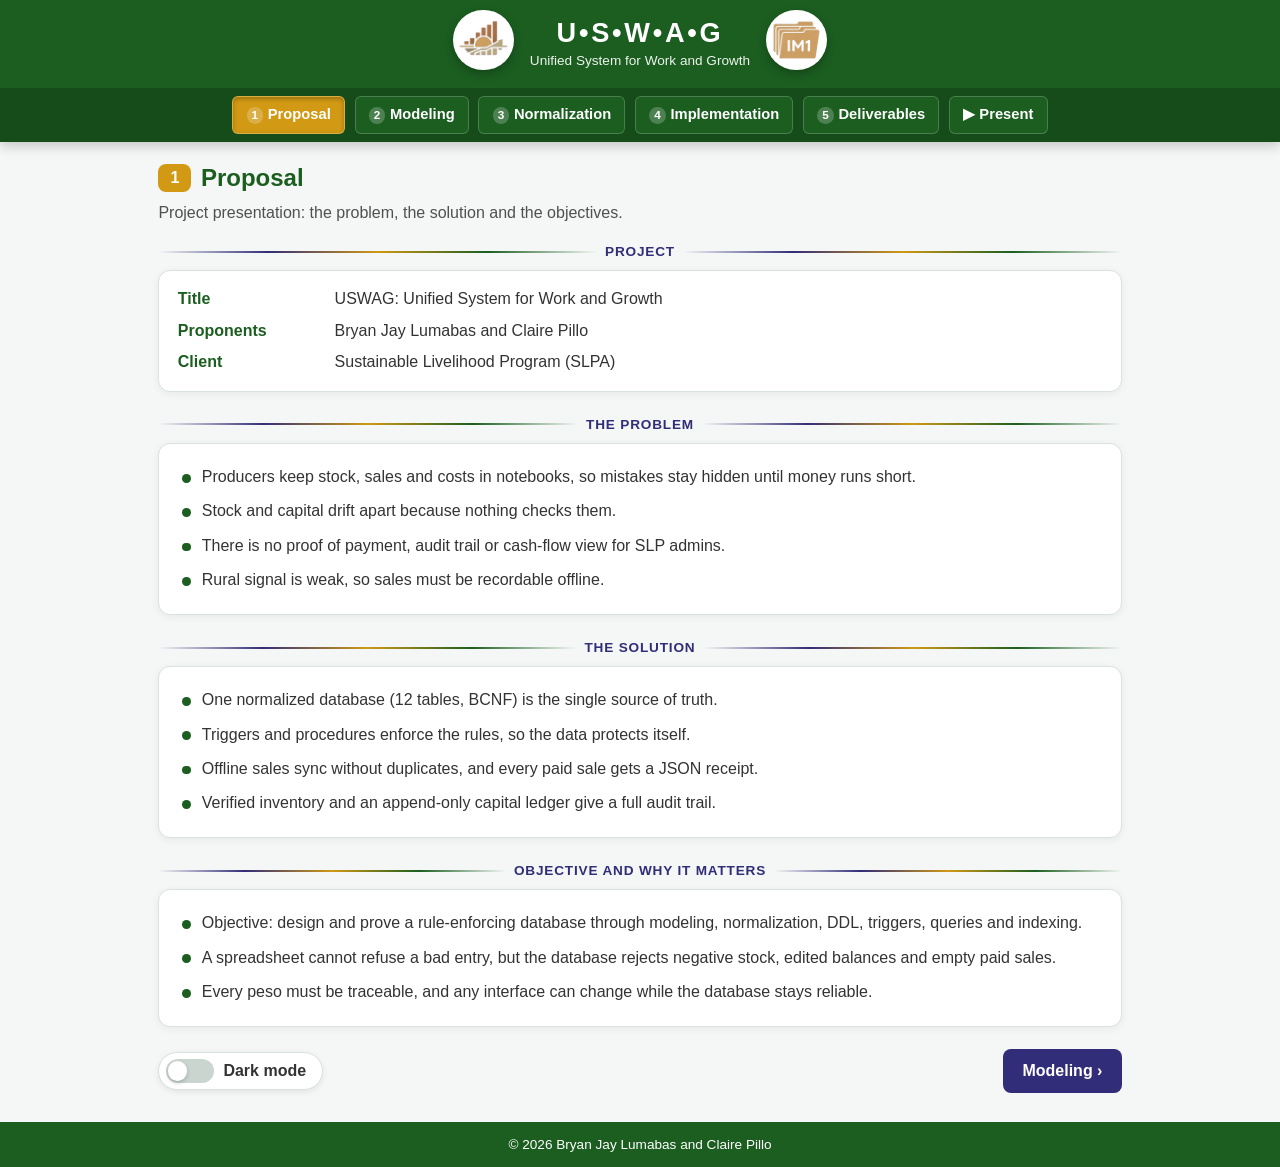
==== phase1-proposal.html @ 3a451019 "Add files via upload" ====
<!DOCTYPE html>
<html lang="en">
  <head>
    <meta charset="utf-8">
    <meta name="viewport" content="width=device-width, initial-scale=1, viewport-fit=cover">
    <title>USWAG · Phase 1</title>
    <link rel="stylesheet" href="styles.css">
    <script src="theme.js"></script>
  </head>
<body data-prev="" data-next="phase2-modeling.html">
  <div class="hwrap">
    <header class="hdr">
      <a href="phase1-proposal.html"><img src="uswag.png" alt="USWAG logo"></a>
      <div class="hc">
        <h1>U•S•W•A•G</h1>
        <p>Unified System for Work and Growth</p>
      </div>
      <a href="phase1-proposal.html"><img src="im1.png" alt="IM1 logo"></a>
    </header>
    <nav>
      <a href="phase1-proposal.html" class="on"><b>1</b>Proposal</a><a href="phase2-modeling.html"><b>2</b>Modeling</a><a href="phase3-normalization.html"><b>3</b>Normalization</a><a href="phase4-implementation.html"><b>4</b>Implementation</a><a href="phase5-deliverables.html"><b>5</b>Deliverables</a>
      <button id="presentBtn" type="button">&#9654; Present</button>
    </nav>
  </div>

  <main>
      <section class="slide" data-foot="© 2026 Bryan Jay Lumabas and Claire Pillo">
        <div class="sh">1 · Proposal</div>
        <div class="pt"><span class="n">1</span><h2>Proposal</h2></div>
        <p class="lead">Project presentation: the problem, the solution and the objectives.</p>
        <div class="div">Project</div>
        <div class="card"><dl class="kv"><dt>Title</dt><dd>USWAG: Unified System for Work and Growth</dd><dt>Proponents</dt><dd>Bryan Jay Lumabas and Claire Pillo</dd><dt>Client</dt><dd>Sustainable Livelihood Program (SLPA)</dd></dl></div>
      </section>
      <section class="slide" data-foot="© 2026 Bryan Jay Lumabas and Claire Pillo">
        <div class="sh">1 · Proposal</div>
        <div class="div">The Problem</div>
        <div class="card"><ul class="b"><li>Producers keep stock, sales and costs in notebooks, so mistakes stay hidden until money runs short.</li><li>Stock and capital drift apart because nothing checks them.</li><li>There is no proof of payment, audit trail or cash-flow view for SLP admins.</li><li>Rural signal is weak, so sales must be recordable offline.</li></ul></div>
      </section>
      <section class="slide" data-foot="© 2026 Bryan Jay Lumabas and Claire Pillo">
        <div class="sh">1 · Proposal</div>
        <div class="div">The Solution</div>
        <div class="card"><ul class="b"><li>One normalized database (12 tables, BCNF) is the single source of truth.</li><li>Triggers and procedures enforce the rules, so the data protects itself.</li><li>Offline sales sync without duplicates, and every paid sale gets a JSON receipt.</li><li>Verified inventory and an append-only capital ledger give a full audit trail.</li></ul></div>
      </section>
      <section class="slide" data-foot="© 2026 Bryan Jay Lumabas and Claire Pillo">
        <div class="sh">1 · Proposal</div>
        <div class="div">Objective and Why It Matters</div>
        <div class="card"><ul class="b"><li>Objective: design and prove a rule-enforcing database through modeling, normalization, DDL, triggers, queries and indexing.</li><li>A spreadsheet cannot refuse a bad entry, but the database rejects negative stock, edited balances and empty paid sales.</li><li>Every peso must be traceable, and any interface can change while the database stays reliable.</li></ul></div>
      </section>
    <div class="nxt">
      <button class="sw" id="themeSwitch" type="button" role="switch" aria-checked="false" aria-label="Dark mode"><span class="trk"><span class="knob"></span></span>Dark mode</button>
      <a class="btn" href="phase2-modeling.html">Modeling &#8250;</a>
    </div>
  </main>

  <footer>© 2026 Bryan Jay Lumabas and Claire Pillo</footer>

  <div class="modal" id="modal">
    <div class="mbar">
      <span class="t" id="mt"></span>
      <button id="mdl" type="button">Download</button>
      <button id="mpr" type="button">Print</button>
      <button id="mx" type="button">Close &#10005;</button>
    </div>
    <div class="mbody" id="mb"></div>
  </div>
  <div class="toast" id="toast"></div>
    <script src="data.js"></script>
    <script src="script.js"></script>
</body>
</html>
---- styles.css ----
/* USWAG presentation site. Light theme by default; dark theme is switched by theme.js (data-theme="dark"). */
:root {
  --pri: #1b5e20;
  --sec: #322d78;
  --gold: #d19914;
  --red: #d31919;
  --green: #2e7d32;
  --bg: #f4f7f6;
  --card: #ffffff;
  --text: #333333;
  --line: #d9e2dc;
  --soft: #eaf3ec;
  --code: #f1f5f3;
  --codefg: #1e3325;
  --h1: #1b5e20;
  --h2: #322d78;
  --btn: #322d78;
  --fs: 16px;
  color-scheme: light;
  transition: background-color 0.3s ease, color 0.3s ease;
}

:root[data-theme="dark"] {
  --bg: #090e0c;
  --card: #121c16;
  --text: #d8ede0;
  --line: #22352a;
  --soft: #17261e;
  --code: #050b08;
  --codefg: #d7f5dc;
  --h1: #7ccb88;
  --h2: #a8a2ff;
  --btn: #4a43a8;
  color-scheme: dark;
}

* { margin: 0; padding: 0; box-sizing: border-box; }

html { scroll-padding-top: env(safe-area-inset-top, 0px); }

body {
  font-family: "Segoe UI", Tahoma, Geneva, Verdana, sans-serif;
  font-size: var(--fs);
  background: var(--bg);
  color: var(--text);
  line-height: 1.55;
  min-height: 100vh;
  display: flex;
  flex-direction: column;
  overflow-x: hidden;
  padding-bottom: env(safe-area-inset-bottom, 0px);
}

/* ---------- header and navigation ---------- */
.hwrap {
  background: var(--pri);
  position: sticky;
  top: 0;
  z-index: 50;
  padding-top: env(safe-area-inset-top, 0px);
  box-shadow: 0 4px 12px rgba(0, 0, 0, .2);
}

.hdr {
  max-width: 62em;
  margin: 0 auto;
  padding: .6em 1em;
  display: flex;
  align-items: center;
  justify-content: center;
  gap: 1em;
  color: #fff;
}

.hdr img {
  width: 3.8em;
  height: 3.8em;
  border-radius: 50%;
  background: #fff;
  padding: .12em;
  object-fit: contain;
  box-shadow: 0 4px 10px rgba(0, 0, 0, .25);
}

.hc { text-align: center; }
.hc h1 { font-size: 1.7em; letter-spacing: .1em; line-height: 1.2; }
.hc p { font-size: .85em; opacity: .92; }

nav {
  background: rgba(0, 0, 0, .2);
  padding: .5em .75em;
  display: flex;
  flex-wrap: wrap;
  justify-content: center;
  gap: .6em;
}

nav a, nav button {
  font: inherit;
  font-size: .92em;
  font-weight: 600;
  color: #fff;
  background: var(--pri);
  text-decoration: none;
  padding: .45em .9em;
  border-radius: .4em;
  border: 1px solid rgba(255, 255, 255, .2);
  cursor: pointer;
  transition: background .2s;
}

nav a:hover, nav button:hover { background: var(--sec); }
nav a.on { background: var(--gold); box-shadow: inset 0 2px 4px rgba(0, 0, 0, .25); }

nav a b {
  display: inline-block;
  width: 1.4em;
  height: 1.4em;
  line-height: 1.4em;
  margin-right: .4em;
  text-align: center;
  font-size: .8em;
  border-radius: 50%;
  background: rgba(255, 255, 255, .22);
}

/* ---------- slides ---------- */
main { flex: 1; width: 100%; max-width: 62em; margin: 0 auto; padding: 1.1em .9em 1.8em; }

.slide { margin-bottom: 1.4em; animation: rise .35s; }
.slide .sh { display: none; }

@keyframes rise { from { opacity: 0; transform: translateY(8px); } to { opacity: 1; transform: none; } }

.pt { display: flex; align-items: center; gap: .6em; margin-bottom: .3em; }
.pt .n { background: var(--gold); color: #fff; border-radius: .5em; padding: .1em .75em; font-weight: 800; }
.pt h2 { color: var(--h1); font-size: 1.5em; }
.lead { margin-bottom: .8em; opacity: .85; }

.div {
  display: flex;
  align-items: center;
  gap: .6em;
  margin: 1.1em 0 .6em;
  color: var(--h2);
  font-size: .85em;
  font-weight: 800;
  letter-spacing: .06em;
  text-transform: uppercase;
}

.div::before, .div::after { content: ""; flex: 1; height: 2px; background: linear-gradient(90deg, transparent, var(--sec), var(--gold), var(--pri), transparent); }

.card {
  background: var(--card);
  border: 1px solid var(--line);
  border-radius: .75em;
  padding: 1em 1.15em;
  margin-bottom: .75em;
  box-shadow: 0 2px 8px rgba(0, 0, 0, .06);
}

ul.b { list-style: none; }
ul.b li { position: relative; padding: .3em 0 .3em 1.5em; }
ul.b li::before { content: ""; position: absolute; left: .25em; top: .85em; width: .55em; height: .55em; border-radius: 50%; background: var(--pri); }

.sw-table { width: 100%; border-collapse: collapse; margin-top: .4em; font-size: .9em; }
.sw-table th, .sw-table td { padding: .6em .8em; border: 1px solid var(--line); text-align: left; vertical-align: top; }

/* Highlight Strengths column with green background theme */
.sw-table th:first-child {
  background: rgba(46, 125, 50, 0.12);
  color: var(--green);
}
.sw-table td:first-child {
  background: rgba(46, 125, 50, 0.05);
  border-left: 2px solid var(--green);
}

:root[data-theme="dark"] .sw-table th:first-child {
  background: rgba(76, 175, 80, 0.2);
  color: #81c784;
}
:root[data-theme="dark"] .sw-table td:first-child {
  background: rgba(76, 175, 80, 0.08);
  border-left: 2px solid #4caf50;
}

/* Highlight Weaknesses / Trade-offs column with red background theme */
.sw-table th:last-child {
  background: rgba(211, 25, 25, 0.12);
  color: var(--red);
}
.sw-table td:last-child {
  background: rgba(211, 25, 25, 0.05);
  border-left: 2px solid var(--red);
}

:root[data-theme="dark"] .sw-table th:last-child {
  background: rgba(255, 80, 80, 0.2);
  color: #ff8080;
}
:root[data-theme="dark"] .sw-table td:last-child {
  background: rgba(255, 80, 80, 0.08);
  border-left: 2px solid #ff5050;
}

.kv { display: grid; grid-template-columns: 9em 1fr; gap: .4em .8em; }
.kv dt { font-weight: 700; color: var(--h1); }

/* ---------- Decomposition Flow (Phase 3 Dropdowns & Section-Divider matching arrows) ---------- */
.decomp-flow { display: flex; flex-direction: column; gap: .8em; margin: .8em 0; width: 100%; }
.decomp-step { background: var(--card); border: 1px solid var(--line); border-radius: .6em; padding: .8em 1em; cursor: pointer; transition: all .25s ease; box-shadow: 0 2px 6px rgba(0,0,0,0.04); width: 100%; }
.decomp-step:hover { border-color: var(--sec); transform: translateY(-2px); }
.decomp-step h4 { color: var(--h1); display: flex; justify-content: space-between; align-items: center; font-size: 1em; width: 100%; }
.decomp-step .desc { display: none; margin-top: .5em; font-size: .9em; opacity: .9; padding-top: .4em; border-top: 1px dashed var(--line); line-height: 1.45; }
.decomp-step.open .desc { display: block; }
.decomp-step.open h4 .decomp-chevron { transform: rotate(90deg); color: var(--gold); }
.decomp-chevron { transition: transform 0.25s ease; display: inline-block; font-weight: bold; color: var(--sec); }

/* Matching dropdown step arrow to section dividers */
.decomp-arrow { 
  display: flex;
  align-items: center;
  justify-content: center;
  gap: .6em;
  color: var(--sec);
  font-weight: bold;
  font-size: .95em;
  margin: -.2em 0;
}
.decomp-arrow::before, .decomp-arrow::after { 
  content: ""; 
  flex: 1; 
  height: 2px; 
  background: linear-gradient(90deg, transparent, var(--sec), var(--gold), var(--pri), transparent); 
}
.decomp-arrow span {
  background: var(--card);
  padding: 0 .5em;
  border-radius: 50%;
  border: 1px solid var(--line);
}

/* ---------- buttons and switch ---------- */
.btn {
  font: inherit;
  font-weight: 700;
  display: inline-block;
  text-align: center;
  text-decoration: none;
  color: #fff;
  background: var(--sec);
  border: 0;
  border-radius: .5em;
  padding: .6em 1.2em;
  cursor: pointer;
  transition: filter .2s, transform 0.1s ease;
}

.btn:hover { filter: brightness(1.15); }
.btn:active { transform: scale(0.97); }

.btn.alt { background: var(--sec); }
.btn.gold, .erdbox + .btn { background: var(--gold) !important; color: #ffffff !important; display: block; margin: 0 auto; }
.doc .btn.alt { background: var(--gold) !important; color: #ffffff !important; }
.doc a.btn, .btn.download { background: var(--pri) !important; color: #ffffff !important; }
.dedication-btn { background: var(--sec) !important; }

.btn.big { width: auto; min-width: 14em; margin: .8em auto 0; display: block; }
.nxt { display: flex; justify-content: space-between; align-items: center; gap: .6em; margin-top: 1.2em; }

/* ---------- Light Switch & Neon Dark Glow ---------- */
.sw {
  font: inherit;
  display: inline-flex;
  align-items: center;
  gap: .6em;
  color: var(--text);
  background: var(--card);
  border: 1px solid var(--line);
  border-radius: 99em;
  padding: .35em 1em .35em .4em;
  font-weight: 700;
  cursor: pointer;
  box-shadow: 0 2px 6px rgba(0, 0, 0, 0.08);
  transition: all 0.3s ease;
}

.sw .trk {
  position: relative;
  width: 3em;
  height: 1.5em;
  border-radius: 99em;
  background: #cbd5d0;
  transition: background .3s ease;
}

.sw .knob {
  position: absolute;
  top: .15em;
  left: .15em;
  width: 1.2em;
  height: 1.2em;
  border-radius: 50%;
  background: #ffffff;
  box-shadow: 0 2px 4px rgba(0, 0, 0, 0.2);
  transition: transform .3s ease;
}

.sw[aria-checked="true"] .trk { background: #004d40; }
.sw[aria-checked="true"] .knob { transform: translateX(1.5em); }

/* Neon Glow Effect when Dark Mode is Active */
:root[data-theme="dark"] .sw {
  border-color: #00ffcc;
  box-shadow: 0 0 12px rgba(0, 255, 204, 0.4), 0 0 25px rgba(0, 255, 204, 0.2);
}

:root[data-theme="dark"] .sw[aria-checked="true"] .trk {
  background: #00332c;
  box-shadow: 0 0 10px rgba(0, 255, 204, 0.7), inset 0 0 6px rgba(0, 255, 204, 0.5);
}

:root[data-theme="dark"] .sw[aria-checked="true"] .knob {
  background: #00ffcc;
  box-shadow: 0 0 12px #00ffcc, 0 0 22px #00ffcc;
}

/* ---------- ERD ---------- */
.erdbox { background: var(--card); border: 1px solid var(--line); border-radius: .75em; padding: .6em; overflow: auto; text-align: center; }
.erdbox svg, .erdbox img { max-width: 100%; height: auto; }
.erdbox pre.mermaid { visibility: hidden; font-size: 1px; }
.erdbox pre.mermaid[data-processed] { visibility: visible; font-size: inherit; }
.erdmsg { display: none; }

/* ---------- code gallery ---------- */
.pills { display: flex; flex-wrap: wrap; gap: .4em; margin-bottom: .6em; }
.pill { font: inherit; font-size: .85em; font-weight: 700; color: var(--h1); background: var(--card); border: 1px solid var(--pri); border-radius: 99em; padding: .3em .9em; cursor: pointer; }
.pill.on { background: var(--pri); color: #fff; }

.gal { display: flex; align-items: stretch; gap: .5em; }
.arr { flex: 0 0 2.4em; font-size: 1.4em; color: #fff; background: var(--pri); border: 0; border-radius: .5em; cursor: pointer; }
.arr:hover { background: var(--sec); }
.view { flex: 1; min-width: 0; overflow: hidden; }
.track { display: flex; transition: transform .4s ease; }
.cell { flex: 0 0 100%; padding: 0 .15em; }

.sc { height: 15em; background: var(--code); color: var(--codefg); border: 1px solid var(--line); border-radius: .75em; padding: .8em 1em; cursor: pointer; overflow: hidden; position: relative; }
.sc h3 { color: var(--gold); font-size: 1em; margin-bottom: .3em; }
.sc pre { font: .78em/1.45 Consolas, "Courier New", monospace; white-space: pre; overflow: hidden; }
.sc::after { content: "Click to read the full SQL"; position: absolute; right: .8em; bottom: .5em; font-size: .72em; color: var(--gold); }
.cnt { text-align: center; font-size: .85em; margin-top: .4em; opacity: .8; }

/* ---------- deliverables ---------- */
.dl { display: grid; grid-template-columns: repeat(2, 1fr); gap: .6em; max-height: 72vh; overflow-y: auto; padding-right: .3em; width: 100%; }
.doc { display: flex; align-items: center; gap: .7em; background: var(--card); border: 1px solid var(--line); border-radius: .7em; padding: .5em .7em; width: 100%; }
.doc .thumb { flex: 0 0 3.2em; text-align: center; font-size: 1.1em; font-weight: 800; color: #fff; background: var(--pri); border-radius: .4em; padding: .5em 0; display: flex; align-items: center; justify-content: center; }
.doc .in { flex: 1; min-width: 0; font-size: .84em; line-height: 1.3; }
.doc h4 { color: var(--h1); }
.doc .btns { display: flex; flex-direction: column; gap: .2em; }
.doc .btn { font-size: .7em; padding: .3em .7em; }

/* ---------- viewer, toast ---------- */
.modal { display: none; position: fixed; inset: 0; z-index: 100; flex-direction: column; background: rgba(8, 14, 10, .94); }
.modal.on { display: flex; }
.mbar { display: flex; align-items: center; gap: .5em; padding: .6em .9em; padding-top: calc(.6em + env(safe-area-inset-top, 0px)); background: var(--pri); color: #fff; }
.mbar .t { flex: 1; font-weight: 700; overflow: hidden; text-overflow: ellipsis; white-space: nowrap; }
.mbar button { font: inherit; font-size: .85em; font-weight: 700; color: #fff; background: rgba(255, 255, 255, .18); border: 0; border-radius: .4em; padding: .4em .8em; cursor: pointer; }
.mbody { flex: 1; overflow: auto; padding: .8em; }
.mbody iframe { width: 100%; height: 100%; border: 0; background: #fff; border-radius: .4em; }
.sqlv { font: .8em/1.5 Consolas, "Courier New", monospace; color: var(--codefg); background: var(--code); border-radius: .5em; padding: .8em; overflow: auto; white-space: pre; }
.sqlv i { display: inline-block; width: 3.2em; margin-right: .8em; text-align: right; opacity: .45; font-style: normal; }
.paper { max-width: 52em; margin: 0 auto; background: var(--card); color: var(--text); border-radius: .5em; padding: 1.4em; border: 1px solid var(--line); }
.paper h1 { color: var(--pri); font-size: 1.3em; margin-bottom: .6em; }
.paper h3 { color: var(--sec); margin-top: .8em; }
.paper li { margin-left: 1.3em; }

.toast { display: none; position: fixed; left: 50%; bottom: 1.2em; transform: translateX(-50%); z-index: 120; background: var(--pri); color: #fff; padding: .6em 1.2em; border-radius: 99em; font-size: .9em; }

footer { background: var(--pri); color: #fff; text-align: center; font-size: .85em; padding: .9em 1em; }

/* ---------- Print Media Support (Offline-ready printing) ---------- */
@media print {
  body { background: #fff !important; color: #000 !important; display: block !important; }
  .hwrap, nav, footer, .modal, .toast, .pbar, .nxt, .arr, .pills, button { display: none !important; }
  main { max-width: 100% !important; padding: 0 !important; margin: 0 !important; }
  .slide { display: block !important; page-break-after: always; margin-bottom: 2em !important; }
  .card, .paper { border: 1px solid #ccc !important; box-shadow: none !important; background: #fff !important; color: #000 !important; }
  .decomp-step .desc { display: block !important; }
}

/* ---------- responsive media queries ---------- */
@media (max-width: 900px) {
  .dl { grid-template-columns: 1fr; max-height: 68vh; }
}

@media (max-width: 700px) {
  .kv { grid-template-columns: 1fr; }
  .dl { grid-template-columns: 1fr; max-height: 65vh; }
  .hdr img { width: 3em; height: 3em; }
  .hc h1 { font-size: 1.3em; }
  .nxt { flex-wrap: wrap; }
  main { padding: .8em .5em 1.4em; }
}

/* ---------- present mode ---------- */
body.present { --fs: calc(min(100vw, 177.78vh) / 64); overflow: hidden; height: 100vh; background: #000; }
body.present .hwrap, body.present footer, body.present .nxt, body.present .modal.off { display: none; }
body.present main { max-width: none; padding: 0; display: grid; place-items: center; height: 100vh; width: 100vw; }
body.present .slide { display: none; width: 100vw; height: 100vh; max-width: 177.78vh; max-height: 100vh; margin: 0; padding: 2vh 3vw; overflow: hidden; background: var(--bg); position: relative; }
body.present .slide.cur { display: flex; flex-direction: column; justify-content: center; }
body.present .slide .sh { display: block; position: absolute; top: 1.2em; left: 3em; font-weight: 800; color: var(--h1); }
body.present .slide.first .sh { display: none; }
body.present .slide::after { content: attr(data-foot); position: absolute; left: 3em; bottom: .8em; font-size: .6em; opacity: .65; }
body.present .slide::before { content: attr(data-no); position: absolute; right: 3em; bottom: .8em; font-size: .6em; opacity: .65; }
.pbar { display: none; }
body.present .pbar { display: flex; position: fixed; bottom: .6em; left: 50%; transform: translateX(-50%); gap: .4em; z-index: 60; opacity: .35; }
body.present .pbar:hover { opacity: 1; }
.pbar button { font: inherit; font-size: .9em; color: #fff; background: var(--pri); border: 0; border-radius: .4em; padding: .3em .8em; cursor: pointer; }
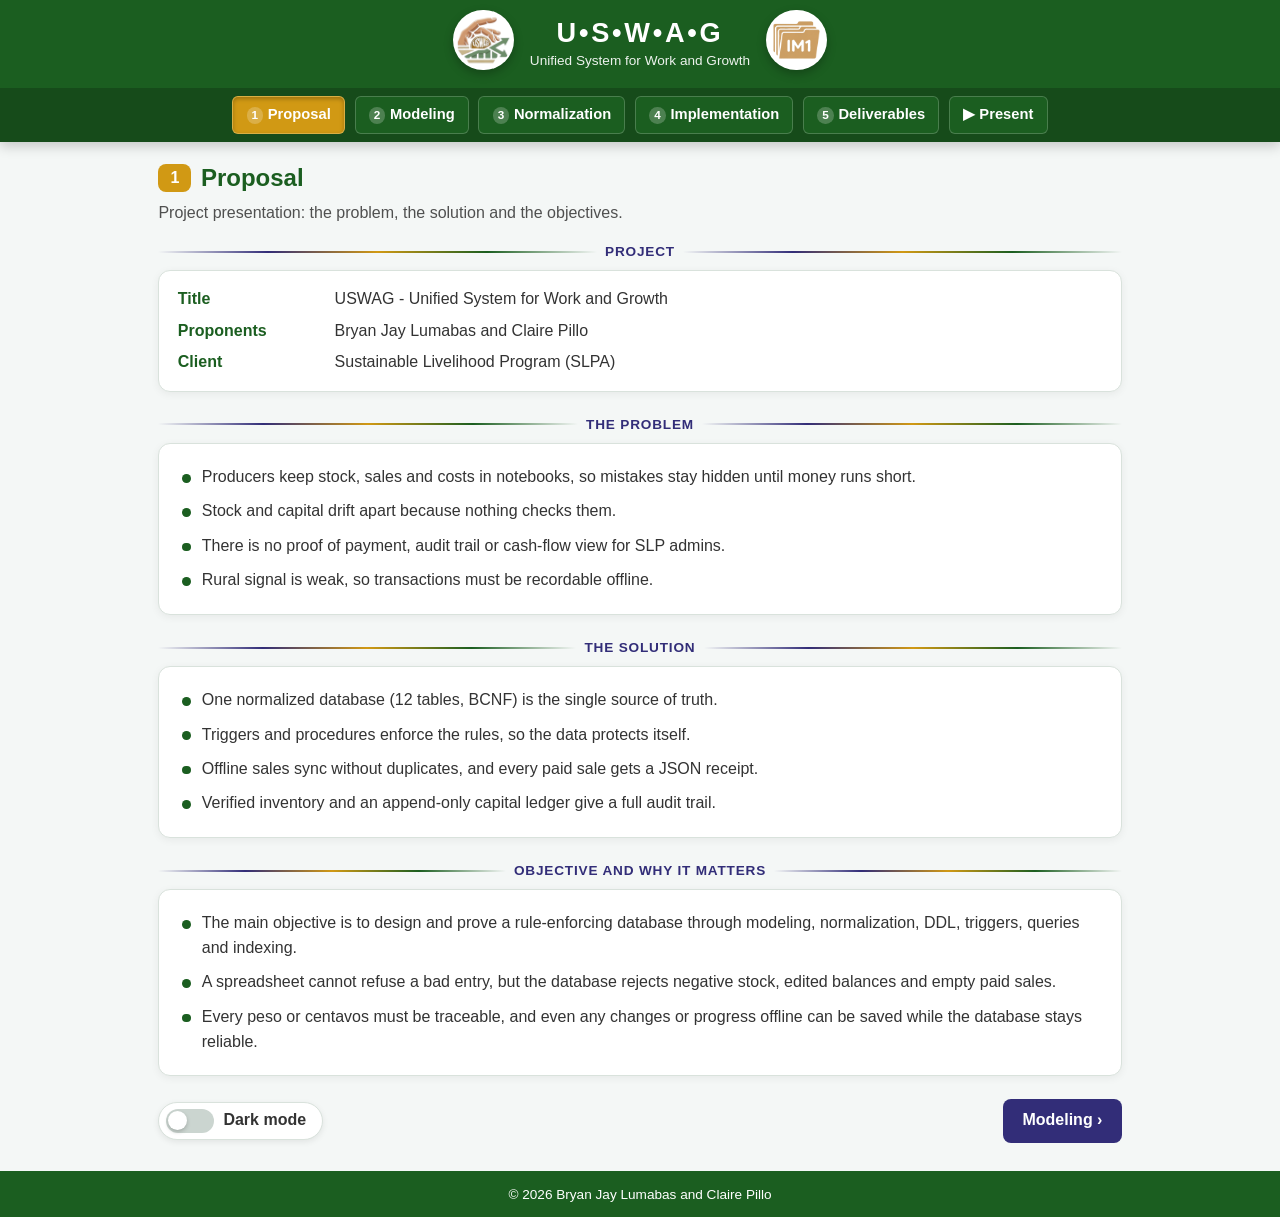
==== commit 96b68c5f: "Add files via upload" ====
--- a/phase1-proposal.html
+++ b/phase1-proposal.html
@@ -29,12 +29,12 @@
         <div class="pt"><span class="n">1</span><h2>Proposal</h2></div>
         <p class="lead">Project presentation: the problem, the solution and the objectives.</p>
         <div class="div">Project</div>
-        <div class="card"><dl class="kv"><dt>Title</dt><dd>USWAG: Unified System for Work and Growth</dd><dt>Proponents</dt><dd>Bryan Jay Lumabas and Claire Pillo</dd><dt>Client</dt><dd>Sustainable Livelihood Program (SLPA)</dd></dl></div>
+        <div class="card"><dl class="kv"><dt>Title</dt><dd>USWAG - Unified System for Work and Growth</dd><dt>Proponents</dt><dd>Bryan Jay Lumabas and Claire Pillo</dd><dt>Client</dt><dd>Sustainable Livelihood Program (SLPA)</dd></dl></div>
       </section>
       <section class="slide" data-foot="© 2026 Bryan Jay Lumabas and Claire Pillo">
         <div class="sh">1 · Proposal</div>
         <div class="div">The Problem</div>
-        <div class="card"><ul class="b"><li>Producers keep stock, sales and costs in notebooks, so mistakes stay hidden until money runs short.</li><li>Stock and capital drift apart because nothing checks them.</li><li>There is no proof of payment, audit trail or cash-flow view for SLP admins.</li><li>Rural signal is weak, so sales must be recordable offline.</li></ul></div>
+        <div class="card"><ul class="b"><li>Producers keep stock, sales and costs in notebooks, so mistakes stay hidden until money runs short.</li><li>Stock and capital drift apart because nothing checks them.</li><li>There is no proof of payment, audit trail or cash-flow view for SLP admins.</li><li>Rural signal is weak, so transactions must be recordable offline.</li></ul></div>
       </section>
       <section class="slide" data-foot="© 2026 Bryan Jay Lumabas and Claire Pillo">
         <div class="sh">1 · Proposal</div>
@@ -44,7 +44,7 @@
       <section class="slide" data-foot="© 2026 Bryan Jay Lumabas and Claire Pillo">
         <div class="sh">1 · Proposal</div>
         <div class="div">Objective and Why It Matters</div>
-        <div class="card"><ul class="b"><li>Objective: design and prove a rule-enforcing database through modeling, normalization, DDL, triggers, queries and indexing.</li><li>A spreadsheet cannot refuse a bad entry, but the database rejects negative stock, edited balances and empty paid sales.</li><li>Every peso must be traceable, and any interface can change while the database stays reliable.</li></ul></div>
+        <div class="card"><ul class="b"><li>The main objective is to design and prove a rule-enforcing database through modeling, normalization, DDL, triggers, queries and indexing.</li><li>A spreadsheet cannot refuse a bad entry, but the database rejects negative stock, edited balances and empty paid sales.</li><li>Every peso or centavos must be traceable, and even any changes or progress offline can be saved while the database stays reliable.</li></ul></div>
       </section>
     <div class="nxt">
       <button class="sw" id="themeSwitch" type="button" role="switch" aria-checked="false" aria-label="Dark mode"><span class="trk"><span class="knob"></span></span>Dark mode</button>
@@ -59,7 +59,7 @@
       <span class="t" id="mt"></span>
       <button id="mdl" type="button">Download</button>
       <button id="mpr" type="button">Print</button>
-      <button id="mx" type="button">Close &#10005;</button>
+      <button id="mx" type="button">&#10005;</button>
     </div>
     <div class="mbody" id="mb"></div>
   </div>
--- a/styles.css
+++ b/styles.css
@@ -327,6 +327,74 @@
   box-shadow: 0 0 12px #00ffcc, 0 0 22px #00ffcc;
 }
 
+/* ---------- Proximity Spotlight & Cursor Glow Effect (Dark Mode Only - No changes to light theme nav) ---------- */
+:root[data-theme="dark"] .card,
+:root[data-theme="dark"] .decomp-step,
+:root[data-theme="dark"] .btn,
+:root[data-theme="dark"] nav a,
+:root[data-theme="dark"] nav button {
+  position: relative;
+  overflow: hidden;
+}
+
+/* Subtle background illumination following cursor / touch in dark mode */
+:root[data-theme="dark"] .card::before,
+:root[data-theme="dark"] .decomp-step::before,
+:root[data-theme="dark"] .btn::before,
+:root[data-theme="dark"] nav a::before,
+:root[data-theme="dark"] nav button::before {
+  content: "";
+  position: absolute;
+  inset: 0;
+  pointer-events: none;
+  background: radial-gradient(
+    500px circle at var(--x, 50%) var(--y, 50%),
+    rgba(255, 255, 255, 0.07),
+    transparent 50%
+  );
+  opacity: 0;
+  transition: opacity 0.25s ease;
+  z-index: 1;
+  border-radius: inherit;
+}
+
+/* Reveal light smoothly on hover or touch in dark mode */
+:root[data-theme="dark"] .card:hover::before,
+:root[data-theme="dark"] .decomp-step:hover::before,
+:root[data-theme="dark"] .btn:hover::before,
+:root[data-theme="dark"] nav a:hover::before,
+:root[data-theme="dark"] nav button:hover::before {
+  opacity: 1;
+}
+
+/* Subtle edge highlight for cards and steps in dark mode */
+:root[data-theme="dark"] .card::after,
+:root[data-theme="dark"] .decomp-step::after {
+  content: "";
+  position: absolute;
+  inset: 0;
+  pointer-events: none;
+  border-radius: inherit;
+  border: 1px solid transparent;
+  background: radial-gradient(
+    300px circle at var(--x, 50%) var(--y, 50%),
+    rgba(255, 255, 255, 0.15),
+    transparent 60%
+  ) border-box;
+  -webkit-mask: linear-gradient(#fff 0 0) padding-box, linear-gradient(#fff 0 0);
+  mask: linear-gradient(#fff 0 0) padding-box, linear-gradient(#fff 0 0);
+  -webkit-mask-composite: destination-out;
+  mask-composite: exclude;
+  opacity: 0;
+  transition: opacity 0.25s ease;
+  z-index: 2;
+}
+
+:root[data-theme="dark"] .card:hover::after,
+:root[data-theme="dark"] .decomp-step:hover::after {
+  opacity: 1;
+}
+
 /* ---------- ERD ---------- */
 .erdbox { background: var(--card); border: 1px solid var(--line); border-radius: .75em; padding: .6em; overflow: auto; text-align: center; }
 .erdbox svg, .erdbox img { max-width: 100%; height: auto; }
